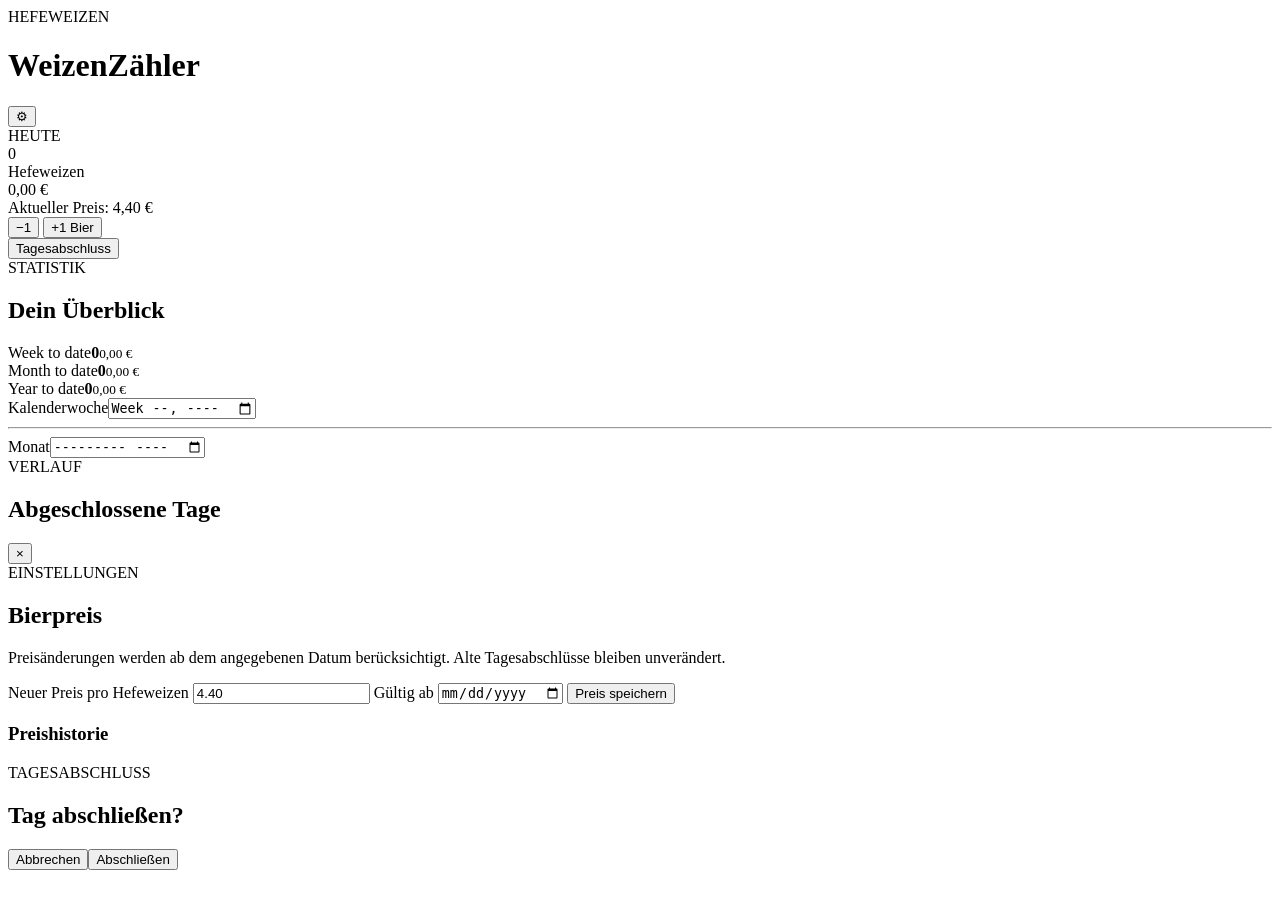
==== weizenzaehler/index.html @ 1f7ba846 "Add WeizenZaehler app shell" ====
<!doctype html>
<html lang="de">
<head>
  <meta charset="utf-8">
  <meta name="viewport" content="width=device-width,initial-scale=1,viewport-fit=cover">
  <meta name="theme-color" content="#120f0a">
  <meta name="apple-mobile-web-app-capable" content="yes">
  <meta name="apple-mobile-web-app-status-bar-style" content="black-translucent">
  <meta name="apple-mobile-web-app-title" content="WeizenZähler">
  <title>WeizenZähler</title>
  <link rel="manifest" href="manifest.webmanifest">
  <link rel="stylesheet" href="styles.css?v=1">
</head>
<body>
  <main class="app">
    <header class="topbar">
      <div><span class="eyebrow">HEFEWEIZEN</span><h1>WeizenZähler</h1></div>
      <button id="openSettings" class="icon-btn" aria-label="Einstellungen">⚙︎</button>
    </header>

    <section class="card today-card">
      <div class="eyebrow">HEUTE</div>
      <div id="todayDate" class="muted"></div>
      <div id="count" class="count">0</div>
      <div class="unit">Hefeweizen</div>
      <div id="runningTotal" class="money">0,00 €</div>
      <div id="currentPrice" class="muted">Aktueller Preis: 4,40 €</div>
      <div class="counter-actions">
        <button id="minusBtn" class="minus">−1</button>
        <button id="plusBtn" class="plus">+1 Bier</button>
      </div>
      <button id="closeDayBtn" class="close-day">Tagesabschluss</button>
    </section>

    <section id="lastClose" class="card hidden"></section>

    <section class="section-head"><div><span class="eyebrow">STATISTIK</span><h2>Dein Überblick</h2></div></section>
    <section class="stats-grid">
      <article class="card stat"><span>Week to date</span><strong id="wtdBeer">0</strong><small id="wtdCost">0,00 €</small></article>
      <article class="card stat"><span>Month to date</span><strong id="mtdBeer">0</strong><small id="mtdCost">0,00 €</small></article>
      <article class="card stat"><span>Year to date</span><strong id="ytdBeer">0</strong><small id="ytdCost">0,00 €</small></article>
    </section>

    <section class="card filters">
      <div><label for="weekSelect">Kalenderwoche</label><input id="weekSelect" type="week"></div>
      <div id="weekResult" class="period-result"></div>
      <hr>
      <div><label for="monthSelect">Monat</label><input id="monthSelect" type="month"></div>
      <div id="monthResult" class="period-result"></div>
    </section>

    <section class="section-head"><div><span class="eyebrow">VERLAUF</span><h2>Abgeschlossene Tage</h2></div></section>
    <section id="history" class="card history"></section>
  </main>

  <div id="settingsModal" class="modal hidden">
    <div class="modal-card">
      <button id="closeSettings" class="modal-close">×</button>
      <div class="eyebrow">EINSTELLUNGEN</div>
      <h2>Bierpreis</h2>
      <p class="muted">Preisänderungen werden ab dem angegebenen Datum berücksichtigt. Alte Tagesabschlüsse bleiben unverändert.</p>
      <label for="priceInput">Neuer Preis pro Hefeweizen</label>
      <input id="priceInput" type="number" min="0" step="0.01" inputmode="decimal" value="4.40">
      <label for="priceFrom">Gültig ab</label>
      <input id="priceFrom" type="date">
      <button id="savePrice" class="primary">Preis speichern</button>
      <h3>Preishistorie</h3>
      <div id="priceHistory" class="price-history"></div>
    </div>
  </div>

  <div id="confirmModal" class="modal hidden">
    <div class="modal-card small">
      <div class="eyebrow">TAGESABSCHLUSS</div>
      <h2 id="confirmTitle">Tag abschließen?</h2>
      <p id="confirmText"></p>
      <div class="confirm-actions"><button id="cancelClose">Abbrechen</button><button id="confirmClose" class="primary">Abschließen</button></div>
    </div>
  </div>

  <script src="app.js?v=1"></script>
</body>
</html>
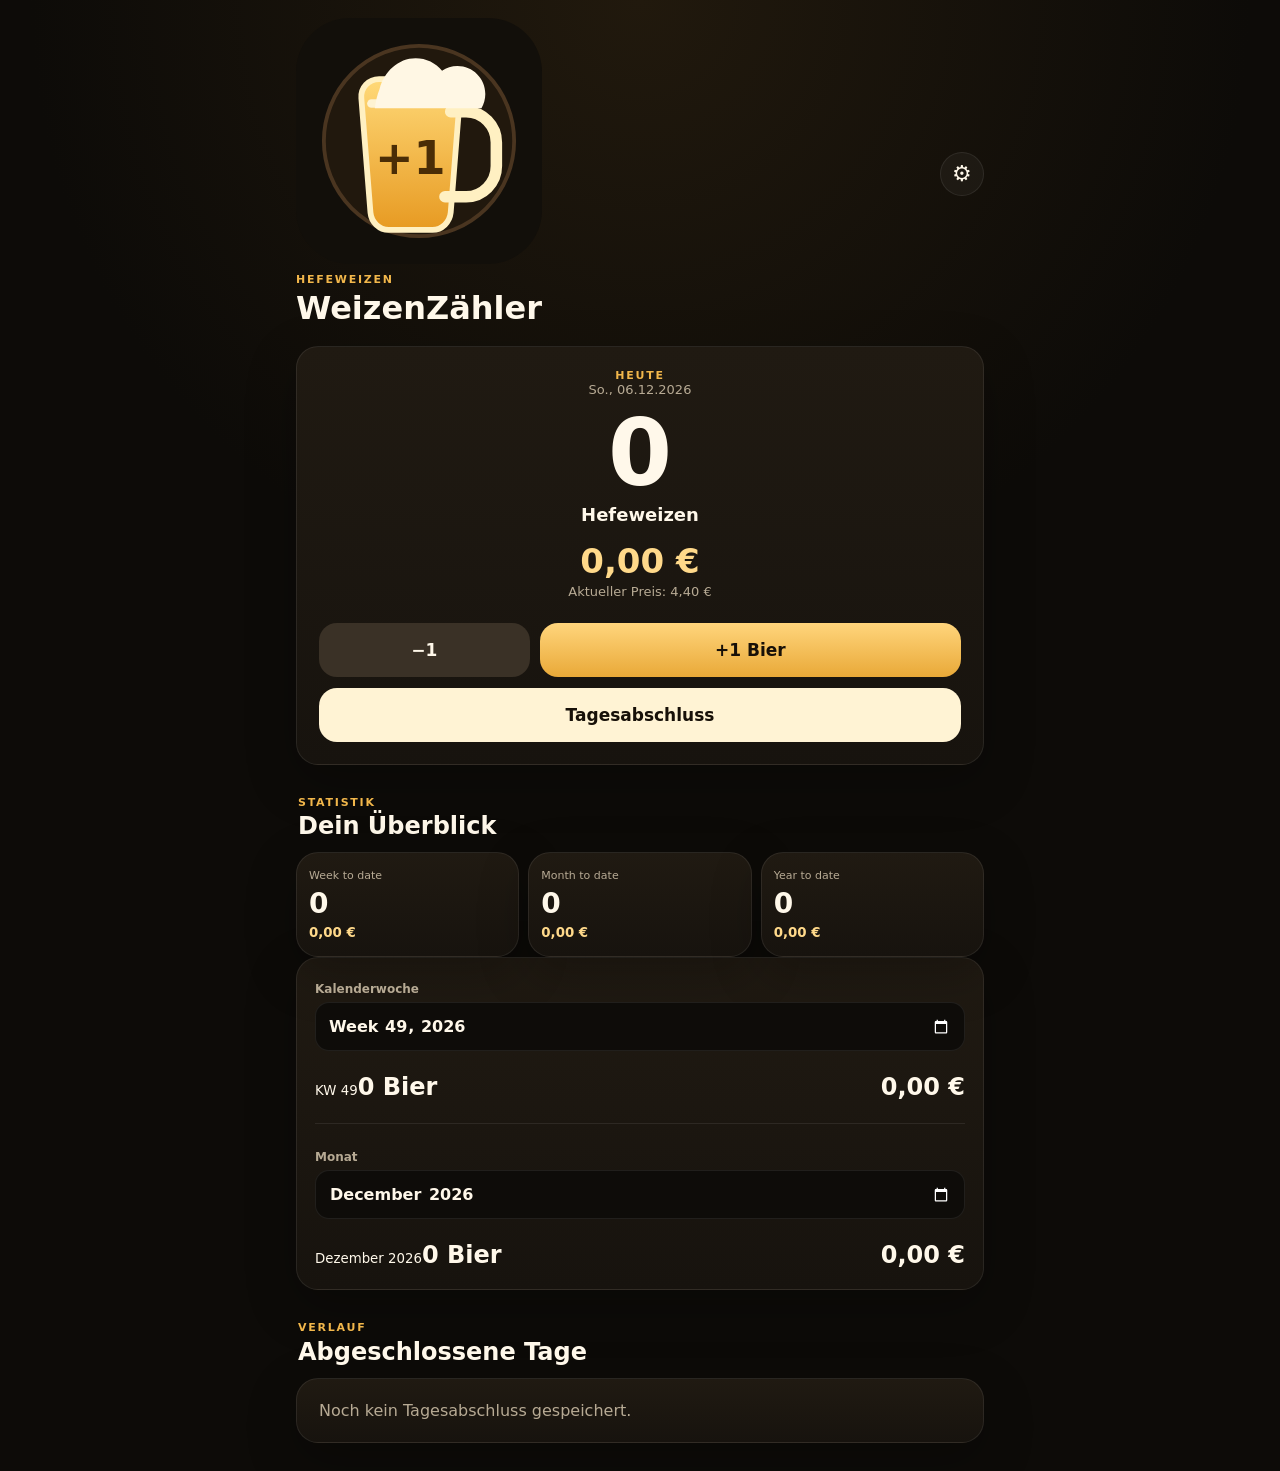
==== commit 90856275: "Add backup controls and app icon" ====
--- a/weizenzaehler/index.html
+++ b/weizenzaehler/index.html
@@ -9,12 +9,14 @@
   <meta name="apple-mobile-web-app-title" content="WeizenZähler">
   <title>WeizenZähler</title>
   <link rel="manifest" href="manifest.webmanifest">
-  <link rel="stylesheet" href="styles.css?v=1">
+  <link rel="icon" href="icon.svg" type="image/svg+xml">
+  <link rel="apple-touch-icon" href="icon.svg">
+  <link rel="stylesheet" href="styles.css?v=2">
 </head>
 <body>
   <main class="app">
     <header class="topbar">
-      <div><span class="eyebrow">HEFEWEIZEN</span><h1>WeizenZähler</h1></div>
+      <div class="brand"><img src="icon.svg" alt=""><div><span class="eyebrow">HEFEWEIZEN</span><h1>WeizenZähler</h1></div></div>
       <button id="openSettings" class="icon-btn" aria-label="Einstellungen">⚙︎</button>
     </header>
 
@@ -25,10 +27,7 @@
       <div class="unit">Hefeweizen</div>
       <div id="runningTotal" class="money">0,00 €</div>
       <div id="currentPrice" class="muted">Aktueller Preis: 4,40 €</div>
-      <div class="counter-actions">
-        <button id="minusBtn" class="minus">−1</button>
-        <button id="plusBtn" class="plus">+1 Bier</button>
-      </div>
+      <div class="counter-actions"><button id="minusBtn" class="minus">−1</button><button id="plusBtn" class="plus">+1 Bier</button></div>
       <button id="closeDayBtn" class="close-day">Tagesabschluss</button>
     </section>
 
@@ -43,8 +42,7 @@
 
     <section class="card filters">
       <div><label for="weekSelect">Kalenderwoche</label><input id="weekSelect" type="week"></div>
-      <div id="weekResult" class="period-result"></div>
-      <hr>
+      <div id="weekResult" class="period-result"></div><hr>
       <div><label for="monthSelect">Monat</label><input id="monthSelect" type="month"></div>
       <div id="monthResult" class="period-result"></div>
     </section>
@@ -66,6 +64,14 @@
       <button id="savePrice" class="primary">Preis speichern</button>
       <h3>Preishistorie</h3>
       <div id="priceHistory" class="price-history"></div>
+
+      <div class="settings-divider"></div>
+      <div class="eyebrow">DATENSICHERUNG</div>
+      <h2>Sichern &amp; Wiederherstellen</h2>
+      <p class="muted">Sichert Tagesverlauf, aktuellen Zähler und die komplette Preishistorie als JSON-Datei.</p>
+      <div class="backup-actions"><button id="exportBackup" class="primary">Sicherung exportieren</button><button id="importBackup" class="secondary">Sicherung importieren</button></div>
+      <input id="backupFile" class="hidden" type="file" accept="application/json,.json">
+      <p id="backupStatus" class="muted backup-status"></p>
     </div>
   </div>
 
@@ -78,6 +84,6 @@
     </div>
   </div>
 
-  <script src="app.js?v=1"></script>
+  <script src="app.js?v=2"></script>
 </body>
 </html>
--- a/weizenzaehler/styles.css
+++ b/weizenzaehler/styles.css
@@ -0,0 +1 @@
+:root{color-scheme:dark;--bg:#0d0b08;--card:#17130e;--card2:#201a12;--text:#fff8ea;--muted:#b7aa94;--amber:#f2b74b;--amber2:#ffd98a;--line:rgba(255,255,255,.08);--green:#48d597;--red:#ff7b73}*{box-sizing:border-box}body{margin:0;background:radial-gradient(circle at top,#21190d 0,#0d0b08 38%);color:var(--text);font-family:system-ui,-apple-system,BlinkMacSystemFont,"Segoe UI",sans-serif}.app{max-width:720px;margin:0 auto;padding:calc(env(safe-area-inset-top) + 18px) 16px calc(env(safe-area-inset-bottom) + 28px)}.topbar{display:flex;justify-content:space-between;align-items:center;margin-bottom:16px}.topbar h1,.section-head h2,.modal-card h2,.modal-card h3{margin:.15rem 0}.eyebrow{font-size:11px;font-weight:900;letter-spacing:.16em;color:var(--amber)}.icon-btn,.modal-close{border:1px solid var(--line);background:rgba(255,255,255,.04);color:var(--text);width:44px;height:44px;border-radius:50%;font-size:22px}.card{background:linear-gradient(180deg,var(--card2),var(--card));border:1px solid var(--line);border-radius:22px;box-shadow:0 16px 50px rgba(0,0,0,.25)}.today-card{text-align:center;padding:22px}.count{font-size:92px;line-height:.9;font-weight:900;margin-top:16px}.unit{font-weight:800;font-size:18px;margin-top:8px}.money{font-size:34px;font-weight:900;color:var(--amber2);margin:16px 0 3px}.muted{color:var(--muted);font-size:13px}.counter-actions{display:grid;grid-template-columns:1fr 2fr;gap:10px;margin-top:24px}.counter-actions button,.close-day,.primary,.confirm-actions button{border:0;border-radius:18px;padding:17px 18px;font:800 17px system-ui;color:#171008}.minus{background:#3a3126;color:var(--text)!important}.plus,.primary{background:linear-gradient(180deg,#ffd57c,#e9a938)}.close-day{width:100%;margin-top:11px;background:#fff3d4}.section-head{display:flex;justify-content:space-between;align-items:end;margin:26px 2px 10px}.stats-grid{display:grid;grid-template-columns:repeat(3,1fr);gap:9px}.stat{padding:16px 12px;display:flex;flex-direction:column;gap:5px}.stat span{font-size:11px;color:var(--muted)}.stat strong{font-size:28px}.stat small{font-weight:800;color:var(--amber2)}.filters{padding:18px;display:grid;gap:12px}.filters label,.modal-card label{display:block;font-size:12px;font-weight:800;color:var(--muted);margin:6px 0}.filters input,.modal-card input{width:100%;background:#0e0c09;border:1px solid var(--line);color:var(--text);border-radius:14px;padding:13px;font:700 16px system-ui}.period-result{padding:10px 0 2px}.period-main{display:flex;justify-content:space-between;align-items:end}.period-main strong{font-size:24px}.breakdown{font-size:12px;color:var(--muted);margin-top:8px;display:grid;gap:4px}.filters hr{border:0;border-top:1px solid var(--line);width:100%}.history{overflow:hidden}.history-empty{padding:22px;color:var(--muted)}.history-row{display:grid;grid-template-columns:1fr auto;gap:10px;padding:15px 18px;border-bottom:1px solid var(--line)}.history-row:last-child{border-bottom:0}.history-row strong{display:block}.history-row small{color:var(--muted)}.history-row .amount{text-align:right;font-weight:900;color:var(--amber2)}.modal{position:fixed;inset:0;background:rgba(0,0,0,.72);display:grid;place-items:end center;padding:16px;z-index:50}.modal.hidden,.hidden{display:none!important}.modal-card{width:min(100%,620px);max-height:88vh;overflow:auto;background:#18130d;border:1px solid var(--line);border-radius:26px;padding:22px;position:relative}.modal-card.small{max-width:470px;margin-bottom:12vh}.modal-close{position:absolute;right:16px;top:16px}.primary{width:100%;margin-top:14px}.price-history{display:grid;gap:8px;margin-top:10px}.price-row{display:flex;justify-content:space-between;align-items:center;padding:12px 13px;background:#0f0d0a;border-radius:14px}.price-row b{color:var(--amber2)}.confirm-actions{display:grid;grid-template-columns:1fr 1.3fr;gap:9px;margin-top:18px}.confirm-actions button:first-child{background:#383025;color:var(--text)}#lastClose{margin-top:14px;padding:17px;border-color:rgba(72,213,151,.35)}#lastClose strong{color:var(--green)}@media(max-width:520px){.count{font-size:82px}.stats-grid{grid-template-columns:1fr}.stat{display:grid;grid-template-columns:1fr auto;grid-template-rows:auto auto}.stat small{grid-column:1/-1}.counter-actions{grid-template-columns:1fr 2fr}}
